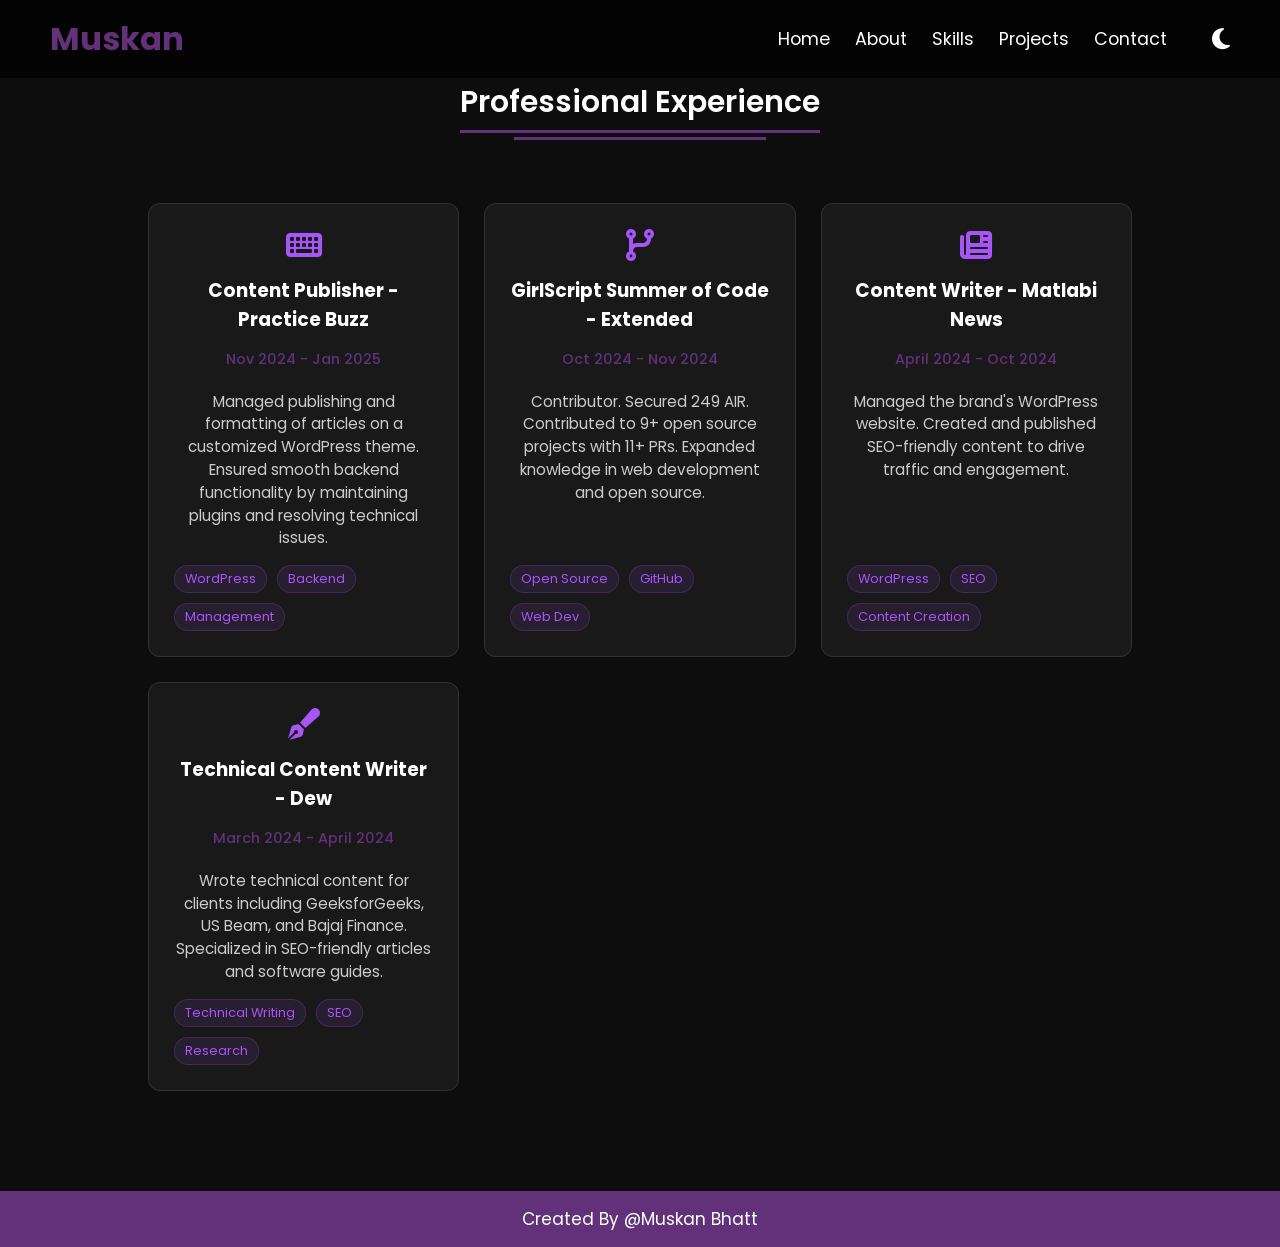
==== experience.html @ e8c2b53d "Update portfolio with restoration and fixes" ====
<!DOCTYPE html>
<html lang="en">

<head>
  <meta charset="UTF-8">
  <meta name="viewport" content="width=device-width, initial-scale=1.0">
  <title>Experience - Muskan Bhatt</title>
  <link rel="stylesheet" href="style.css">
  <link rel="stylesheet" href="https://cdnjs.cloudflare.com/ajax/libs/font-awesome/6.4.0/css/all.min.css">
  <link rel="stylesheet" href="https://unpkg.com/aos@next/dist/aos.css" />
</head>

<body>
  <div id="progress-container">
    <div id="progress-bar"></div>
  </div>
  <button id="back-to-top"><i class="fa-solid fa-arrow-up"></i></button>

  <nav>
    <div class="navbar">
      <div class="logo"><span>Muskan</span></div>
      <div class="links">
        <a href="index.html#home">Home</a>
        <a href="index.html#about">About</a>
        <a href="index.html#skills">Skills</a>
        <a href="index.html#projects">Projects</a>
        <a href="index.html#contact">Contact</a>
        <i class="fa-solid fa-moon" id="theme-toggle"></i>
      </div>
      <i class="fa-solid fa-bars hamburg" onclick="hamburg()"></i>
    </div>
    <div class="dropdown">
      <div class="links">
        <a href="index.html#home">Home</a>
        <a href="index.html#about">About</a>
        <a href="index.html#skills">Skills</a>
        <a href="index.html#projects">Projects</a>
        <a href="index.html#contact">Contact</a>
        <i class="fa-solid fa-xmark cancle" onclick="cancle()"></i>
      </div>
    </div>
  </nav>


  <section class="projects">
    <div class="content">
      <div class="title" data-aos="fade-up"><span>Professional Experience</span></div>

      <div class="experience-grid">

        <div class="exp-card" data-aos="zoom-in">
          <i class="fa-solid fa-keyboard exp-icon"></i>
          <h3>Content Publisher - Practice Buzz</h3>
          <p class="date">Nov 2024 - Jan 2025</p>
          <p>Managed publishing and formatting of articles on a customized WordPress theme. Ensured smooth backend
            functionality by maintaining plugins and resolving technical issues.</p>
          <div class="tags">
            <span>WordPress</span><span>Backend</span><span>Management</span>
          </div>
        </div>

        <div class="exp-card" data-aos="zoom-in" data-aos-delay="200">
          <i class="fa-solid fa-code-branch exp-icon"></i>
          <h3>GirlScript Summer of Code - Extended</h3>
          <p class="date">Oct 2024 - Nov 2024</p>
          <p>Contributor. Secured 249 AIR. Contributed to 9+ open source projects with 11+ PRs. Expanded knowledge in
            web development and open source.</p>
          <div class="tags">
            <span>Open Source</span><span>GitHub</span><span>Web Dev</span>
          </div>
        </div>

        <div class="exp-card" data-aos="zoom-in" data-aos-delay="400">
          <i class="fa-solid fa-newspaper exp-icon"></i>
          <h3>Content Writer - Matlabi News</h3>
          <p class="date">April 2024 - Oct 2024</p>
          <p>Managed the brand's WordPress website. Created and published SEO-friendly content to drive traffic and
            engagement.</p>
          <div class="tags">
            <span>WordPress</span><span>SEO</span><span>Content Creation</span>
          </div>
        </div>

        <div class="exp-card" data-aos="zoom-in" data-aos-delay="600">
          <i class="fa-solid fa-pen-fancy exp-icon"></i>
          <h3>Technical Content Writer - Dew</h3>
          <p class="date">March 2024 - April 2024</p>
          <p>Wrote technical content for clients including GeeksforGeeks, US Beam, and Bajaj Finance. Specialized in
            SEO-friendly articles and software guides.</p>
          <div class="tags">
            <span>Technical Writing</span><span>SEO</span><span>Research</span>
          </div>
        </div>

      </div>
    </div>
  </section>

  <footer>
    <div class="text"><span>Created By @Muskan Bhatt</span></div>
  </footer>

  <script src="https://unpkg.com/aos@next/dist/aos.js"></script>
  <script>AOS.init();</script>
  <script src="script.js"></script>

</body>

</html>
---- style.css ----
@import url("https://fonts.googleapis.com/css2?family=Poppins%3Awght%40100%3B200%3B300%3B400%3B500%3B600&display=swap%27%29%3B");

* {
  margin: 0;
  padding: 0;
  box-sizing: border-box;
  font-family: 'Poppins', sans-serif;
  text-decoration: none;
  scroll-behavior: smooth;
}

:root {
  --bg-color: #0d0d0d;
  --text-color: #fff;
  --text-muted: #ccc;
  --accent-color: #a855f7;
  --accent-dark: #623179;
  --nav-bg: rgba(0, 0, 0, 0.75);
  --card-bg: rgba(255, 255, 255, 0.05);
  --card-border: rgba(255, 255, 255, 0.1);
  --scrollbar-track: #f1f1f1;
  --scrollbar-thumb: #42274f;
  --scrollbar-thumb-hover: #623179;
  --shadow-color: rgba(98, 49, 121, 0.5);
}

.light-mode {
  --bg-color: #f0f0f0;
  --text-color: #333;
  --text-muted: #555;
  --accent-color: #8b5cf6;
  --accent-dark: #7c3aed;
  --nav-bg: rgba(255, 255, 255, 0.85);
  --card-bg: rgba(0, 0, 0, 0.05);
  --card-border: rgba(0, 0, 0, 0.1);
  --scrollbar-track: #e0e0e0;
  --scrollbar-thumb: #8b5cf6;
  --scrollbar-thumb-hover: #7c3aed;
  --shadow-color: rgba(0, 0, 0, 0.2);
}

body.light-mode::before,
body.light-mode::after {
  display: none;
}

/* ===== Moving Stars Background ===== */
body {
  position: relative;
  background: var(--bg-color);
  color: var(--text-color);
  overflow-x: hidden;
  transition: background 0.3s ease, color 0.3s ease;
}

body::before,
body::after {
  content: "";
  position: absolute;
  top: 0;
  left: 0;
  width: 100%;
  height: 100vh;
  background: transparent url("https://www.transparenttextures.com/patterns/stardust.png") repeat;
  opacity: 0.6;
  animation: moveStars 100s linear infinite;
  z-index: -1;
  position: fixed;
  pointer-events: none;
}

body::after {
  animation-duration: 160s;
  opacity: 0.4;
}

@keyframes moveStars {
  from {
    transform: translateY(0);
  }

  to {
    transform: translateY(-1000px);
  }
}

::-webkit-scrollbar {
  width: 10px;
}

::-webkit-scrollbar-track {
  background: var(--scrollbar-track);
}

::-webkit-scrollbar-thumb {
  background: var(--scrollbar-thumb);
  border-radius: 12px;
  transition: all 0.3s ease;
}

::-webkit-scrollbar-thumb:hover {
  background: var(--scrollbar-thumb-hover);
}

/* Scroll Progress Bar */
#progress-container {
  position: fixed;
  top: 0;
  left: 0;
  width: 100%;
  height: 4px;
  z-index: 1001;
  background: transparent;
}

#progress-bar {
  height: 100%;
  background: var(--accent-color);
  width: 0%;
  transition: width 0.1s;
}

/* Back to Top Button */
#back-to-top {
  position: fixed;
  bottom: 30px;
  right: 30px;
  background: var(--accent-dark);
  color: white;
  width: 50px;
  height: 50px;
  border-radius: 50%;
  display: flex;
  justify-content: center;
  align-items: center;
  font-size: 1.5rem;
  cursor: pointer;
  opacity: 0;
  visibility: hidden;
  transition: 0.3s;
  z-index: 999;
  border: none;
  box-shadow: 0 4px 10px var(--shadow-color);
}

#back-to-top.show {
  opacity: 1;
  visibility: visible;
}

#back-to-top:hover {
  transform: translateY(-5px);
  background: var(--accent-color);
}

/* Theme Toggle */
#theme-toggle {
  cursor: pointer;
  font-size: 1.5rem;
  color: var(--text-color);
  margin-left: 20px;
  transition: transform 0.3s ease;
}

#theme-toggle:hover {
  transform: rotate(15deg);
  color: var(--accent-color);
}

/*nav bar*/
nav {
  width: 100%;
  padding: 15px 50px;
  display: flex;
  justify-content: space-between;
  align-items: center;
  background: var(--nav-bg);
  position: fixed;
  top: 0;
  left: 0;
  z-index: 1000;
  backdrop-filter: blur(10px);
}

.navbar {
  width: 100%;
  display: flex;
  justify-content: space-between;
  align-items: center;
}

.logo {
  color: var(--text-color);
  font-size: 2rem;
  font-weight: bold;
}

.logo span {
  color: var(--accent-dark);
  font-size: 2rem;
  font-weight: 700;
}

.hamburg,
.cancle i {
  cursor: pointer;
  position: absolute;
  right: 15px;
  top: 10px;
  color: var(--text-color);
  opacity: 0;
  pointer-events: none;
  font-size: clamp(2.5rem, 0.5rem+5vw, 3rem);
}

.links {
  display: flex;
  gap: 25px;
  align-items: center;
}

.links a {
  color: var(--text-color);
  text-decoration: none;
  font-size: 1.1rem;
  transition: 0.3s;
}

.links a:hover {
  color: var(--accent-dark);
}

.navbar .links .link a::before {
  position: absolute;
  content: "";
  bottom: -3px;
  left: 0;
  width: 0%;
  height: 3px;
  background-color: var(--scrollbar-thumb);
  transition: 0.2s linear;
}

.navbar .links a:hover::before {
  width: 100%;
}

.dropdown {
  z-index: 100;
  position: absolute;
  top: 0;
  transform: translateY(-500px);
  width: 100%;
  height: auto;
  backdrop-filter: blur(4px) brightness(40%);
  box-shadow: 0 0 20px black;
  transition: 0.2s linear;
  background: var(--nav-bg);
}

.dropdown.links a {
  display: flex;
  color: var(--text-color);
  text-decoration: none;
  justify-content: center;
  padding: 15px 0;
  align-items: center;
  transition: 0.2s linear;
}

.dropdown.links a:hover {
  background-color: var(--accent-dark);
}

section {
  width: 100%;
  padding: 60px 0;
  min-height: auto;
}

.main-container {
  display: flex;
  justify-content: space-between;
  padding-left: 100px;
  align-items: center;
}

.main-container .image {
  width: 500px;
  height: 600px;
  border-radius: 50%;
  overflow: hidden;
  box-shadow: 0 0 50px #623f73;
}

.main-container .image img {
  width: 100%;
  height: 100%;
  object-fit: cover;
}

.main-container .image:hover {
  animation: animate 1.5s ease-in-out infinite;
}

@keyframes animate {
  0% {
    scale: 1;
  }

  50% {
    scale: 1.05;
  }

  100% {
    scale: 1;
  }
}

.main-container .content {
  color: var(--text-color);
  width: 40%;
}

.content h1 {
  font-size: clamp(2rem, 1rem+ 5vw, 1.8rem);
}

.content h1 span {
  color: var(--accent-dark);
  text-shadow: 0 0 10px #42274f;
}

.content .typewriter {
  font-size: clamp(2.5rem, 1rem + 3vw, 3.5rem);
  font-weight: 700;
}

.content .typewriter-text {
  color: var(--accent-dark);
  text-shadow: 0 0 10px #42274f;
}

.content p {
  font-size: clamp(0.8rem, 0.3rem + 1.5vw, 1.1rem);
  margin: 10px 0;
}

.social-links a i {
  font-size: 1.5rem;
  margin-right: 15px;
  color: var(--accent-dark);
  background: var(--text-color);
  border-radius: 50%;
  padding: 10px;
  transition: 0.3s;
}

.social-links a i:hover {
  background: var(--accent-dark);
  color: var(--text-color);
}

.content button {
  width: 50%;
  height: 6vh;
  margin: 30px;
  background-color: var(--accent-dark);
  color: white;
  border: none;
  font-size: 120%;
  font-weight: 700;
  border-radius: 5px;
  transition: 0.2 linear;
}

.content button:hover {
  scale: 1.1;
  color: var(--accent-dark);
  border: 2px solid var(--accent-dark);
  background-color: transparent;
  font-weight: 700;
  box-shadow: 0 0 40px var(--accent-dark);
}

/* About Section */
section .content {
  width: 80%;
  margin: 0px auto;
  font-family: 'Poppins', sans-serif;
}

.about .about-details {
  display: flex;
  justify-content: space-between;
  align-items: center;
}

section .title {
  display: flex;
  justify-content: center;
  margin-bottom: 40px;
}

section .title span {
  color: var(--text-color);
  font-size: 30px;
  font-weight: 600;
  position: relative;
  padding-bottom: 8px;
}

section .title span::before,
section .title span::after {
  content: "";
  position: absolute;
  height: 3px;
  width: 100%;
  background: var(--accent-dark);
  left: 0;
  bottom: 0;
}

section .title span::after {
  bottom: -7px;
  width: 70%;
  left: 50%;
  transform: translateX(-50%);
}

.about .about-details .left {
  width: 45%;
}

.about .left img {
  height: 400px;
  width: 400px;
  object-fit: cover;
  border-radius: 12px;
  object-position: center top;
}

.about-details .right {
  width: 55%;
}

section .topic {
  color: var(--text-color);
  font-size: 25px;
  font-weight: 500;
  margin-bottom: 10px;
}

.about-details .right p {
  text-align: justify;
  color: var(--text-color);
}

section .button {
  margin: 10px 0;
}

section .button button {
  outline: none;
  padding: 1px 10px;
  border-radius: 4px;
  font-size: 25px;
  font-weight: 00;
  background: var(--accent-dark);
  color: white;
  border: 2px solid transparent;
  cursor: pointer;
  transition: all 0.4s ease;
}

section.button button:hover {
  border-color: var(--accent-dark);
  background-color: var(--text-color);
  color: var(--accent-dark);
}

/* Highlights Section */
.highlights {
  padding: 80px 0;
  text-align: center;
  background: transparent;
}

.highlights .subtitle {
  margin: 15px auto 40px;
  max-width: 600px;
  color: var(--text-muted);
  font-size: 1rem;
}

.highlight-grid {
  display: grid;
  grid-template-columns: repeat(auto-fit, minmax(220px, 1fr));
  gap: 25px;
}

.highlight-card {
  background: var(--card-bg);
  border-radius: 12px;
  padding: 25px;
  box-shadow: 0 4px 15px var(--shadow-color);
  transition: transform 0.3s ease, box-shadow 0.3s ease;
}

.highlight-card i {
  font-size: 2rem;
  color: var(--accent-color);
  margin-bottom: 15px;
}

.highlight-card h3 {
  margin-bottom: 10px;
  font-size: 1.2rem;
  color: var(--text-color);
}

.highlight-card p {
  font-size: 0.95rem;
  color: var(--text-muted);
}

.highlight-card:hover {
  transform: translateY(-8px);
  box-shadow: 0 8px 20px var(--shadow-color);
}

/* Skills Section */
.skills {
  width: 100%;
  padding: 100px 50px;
  background-color: var(--bg-color);
  text-align: center;
}

.skills-grid {
  display: flex;
  flex-wrap: wrap;
  gap: 30px;
  justify-content: center;
  margin-top: 40px;
}

.skill-card {
  background: var(--card-bg);
  padding: 20px;
  border-radius: 12px;
  text-align: center;
  width: 280px;
  transition: 0.3s;
  display: flex;
  flex-direction: column;
  align-items: center;
  justify-content: center;
}

.skill-card:hover {
  transform: translateY(-10px);
  box-shadow: 0 0 20px var(--shadow-color);
}

.skill-card img {
  width: 80px;
  height: 80px;
  margin-bottom: 15px;
}

.skill-card p {
  font-weight: 400;
  font-size: 1.5rem;
  color: var(--text-color);
}

.skills h2 {
  font-size: 2.5rem;
  color: var(--text-color);
  margin-bottom: 50px;
}

/* Projects Section */
.projects {
  width: 100%;
  padding: 80px 0;
  background: transparent;
  text-align: center;
}

.projects .title {
  font-size: 2.5rem;
  color: var(--text-color);
  margin-bottom: 50px;
}

.projects .boxes {
  display: grid;
  grid-template-columns: repeat(auto-fit, minmax(280px, 1fr));
  gap: 40px;
  padding: 0 20px;
  justify-content: center;
}

.projects .box {
  background: var(--card-bg);
  border-radius: 15px;
  padding: 20px;
  text-align: center;
  box-shadow: 0 0 20px var(--shadow-color);
  transition: transform 0.3s ease, box-shadow 0.3s ease;
  border: 1px solid var(--card-border);
}

.projects .box:hover {
  transform: translateY(-8px);
  box-shadow: 0 0 30px var(--shadow-color);
}

.projects .box img {
  width: 100%;
  max-height: 160px;
  object-fit: cover;
  border-radius: 10px;
  margin-bottom: 15px;
}

.projects .box .topic {
  font-size: 1.2rem;
  font-weight: bold;
  color: var(--accent-dark);
  margin-bottom: 8px;
}

.projects .box p {
  color: var(--text-muted);
  font-size: 0.95rem;
  line-height: 1.4;
}

.project-btn {
  display: inline-block;
  margin-top: 15px;
  padding: 8px 20px;
  background: var(--accent-dark);
  color: white;
  border-radius: 5px;
  transition: 0.3s;
}

.project-btn:hover {
  background: var(--accent-color);
  color: white;
}

/* Achievements Grid */
.achievements-grid {
  display: grid;
  grid-template-columns: repeat(auto-fit, minmax(300px, 1fr));
  gap: 30px;
  padding: 20px;
}

.achievement-card {
  background: var(--card-bg);
  border-radius: 15px;
  overflow: hidden;
  transition: transform 0.3s ease, box-shadow 0.3s ease;
  display: flex;
  flex-direction: column;
  text-align: center;
  padding: 0;
  border: 1px solid var(--card-border);
}

.achievement-card:hover {
  transform: translateY(-10px);
  box-shadow: 0 10px 30px var(--shadow-color);
  background: var(--card-bg);
}

.achievement-img {
  width: 100%;
  height: 200px;
  overflow: hidden;
}

.achievement-img img {
  width: 100%;
  height: 100%;
  object-fit: cover;
  transition: transform 0.3s ease;
}

.achievement-card:hover .achievement-img img {
  transform: scale(1.1);
}

.achievement-info {
  padding: 20px;
}

.achievement-info h3 {
  color: var(--text-color);
  margin-bottom: 5px;
  font-size: 1.2rem;
}

.achievement-info p {
  color: var(--text-muted);
  font-size: 0.9rem;
  line-height: 1.4;
  margin: 0;
}

/* Contact Me */
.contact {
  padding: 100px 50px;
  background: var(--bg-color);
  color: var(--text-color);
  text-align: center;
}

.contact-form {
  max-width: 500px;
  margin: auto;
  display: flex;
  flex-direction: column;
  gap: 15px;
}

.contact-form input,
.contact-form textarea {
  padding: 12px;
  border: none;
  border-radius: 8px;
  outline: none;
  font-size: 1rem;
  background: var(--card-bg);
  color: var(--text-color);
  border: 1px solid var(--card-border);
}

.contact-form textarea {
  min-height: 120px;
  resize: none;
}

.contact-form button {
  align-self: center;
  width: 50%;
}

footer {
  background: var(--accent-dark);
  padding: 15px 0;
  text-align: center;
  font-family: 'Poppins', sans-serif;
}

footer .text span {
  font-size: 17px;
  font-weight: 400;
  color: #fff;
}

/* Scroll Down Animation */
.scroll-down {
  position: absolute;
  bottom: 30px;
  left: 50%;
  transform: translateX(-50%);
  display: flex;
  flex-direction: column;
  align-items: center;
  color: var(--text-color);
  font-size: 0.9rem;
  opacity: 0.8;
  animation: bounce 2s infinite;
}

.scroll-down i {
  margin-top: 10px;
  font-size: 1.2rem;
}

@keyframes bounce {

  0%,
  20%,
  50%,
  80%,
  100% {
    transform: translateX(-50%) translateY(0);
  }

  40% {
    transform: translateX(-50%) translateY(-10px);
  }

  60% {
    transform: translateX(-50%) translateY(-5px);
  }
}

/* ===== Experience Section ===== */
.experience-grid {
  display: grid;
  grid-template-columns: repeat(auto-fit, minmax(300px, 1fr));
  gap: 25px;
  padding: 20px;
}

.exp-card {
  background: var(--card-bg);
  border: 1px solid var(--card-border);
  border-radius: 12px;
  padding: 25px;
  position: relative;
  transition: transform 0.3s ease, box-shadow 0.3s ease;
  display: flex;
  flex-direction: column;
}

.exp-card:hover {
  transform: translateY(-5px);
  box-shadow: 0 5px 20px var(--shadow-color);
}

.exp-icon {
  font-size: 2rem;
  color: var(--accent-color);
  margin-bottom: 15px;
}

.exp-card h3 {
  color: var(--text-color);
  margin-bottom: 5px;
}

.exp-card .date {
  color: var(--accent-dark);
  font-size: 0.9rem;
  margin-bottom: 10px;
  font-weight: 500;
}

.exp-card p {
  color: var(--text-muted);
  font-size: 0.95rem;
  margin-bottom: 15px;
  line-height: 1.5;
}

.exp-card .tags {
  margin-top: auto;
  display: flex;
  gap: 10px;
  flex-wrap: wrap;
}

.exp-card .tags span {
  background: rgba(168, 85, 247, 0.1);
  color: var(--accent-color);
  padding: 4px 10px;
  border-radius: 20px;
  font-size: 0.8rem;
  border: 1px solid rgba(168, 85, 247, 0.2);
}

/* ===== Education Timeline ===== */
.timeline {
  position: relative;
  max-width: 800px;
  margin: 0 auto;
  padding: 40px 0;
}

.timeline::after {
  content: '';
  position: absolute;
  width: 4px;
  background-color: var(--accent-color);
  top: 0;
  bottom: 0;
  left: 50%;
  margin-left: -2px;
  border-radius: 2px;
}

.timeline-item {
  padding: 10px 40px;
  position: relative;
  background-color: inherit;
  width: 50%;
}

.timeline-item:nth-child(odd) {
  left: 0;
}

.timeline-item:nth-child(even) {
  left: 50%;
}

.timeline-icon {
  position: absolute;
  width: 40px;
  height: 40px;
  right: -20px;
  background-color: var(--bg-color);
  border: 4px solid var(--accent-color);
  top: 15px;
  border-radius: 50%;
  z-index: 1;
  display: flex;
  align-items: center;
  justify-content: center;
  color: var(--accent-color);
}

.timeline-item:nth-child(even) .timeline-icon {
  left: -20px;
}

.timeline-content {
  padding: 20px 30px;
  background: var(--card-bg);
  position: relative;
  border-radius: 12px;
  border: 1px solid var(--card-border);
  box-shadow: 0 4px 15px var(--shadow-color);
  transition: 0.3s;
}

.timeline-content:hover {
  transform: scale(1.02);
}

.timeline-content h3 {
  color: var(--text-color);
  margin-bottom: 5px;
}

.timeline-content p {
  color: var(--text-muted);
}

@media screen and (max-width: 600px) {
  .timeline::after {
    left: 31px;
  }

  .timeline-item {
    width: 100%;
    padding-left: 70px;
    padding-right: 25px;
  }

  .timeline-item:nth-child(even) {
    left: 0%;
  }

  .timeline-icon {
    left: 10px !important;
  }
}

/* ===== Certifications Section ===== */
.cert-grid {
  display: grid;
  grid-template-columns: repeat(auto-fit, minmax(280px, 1fr));
  gap: 30px;
  padding: 20px;
}

.cert-card {
  background: var(--card-bg);
  border-radius: 15px;
  overflow: hidden;
  border: 1px solid var(--card-border);
  transition: transform 0.3s ease, box-shadow 0.3s ease;
  text-align: center;
}

.cert-card:hover {
  transform: translateY(-8px);
  box-shadow: 0 8px 25px var(--shadow-color);
}

.cert-card img {
  width: 100%;
  height: 200px;
  object-fit: cover;
  border-bottom: 1px solid var(--card-border);
}

.cert-card h3 {
  padding: 15px 10px 5px;
  color: var(--text-color);
  font-size: 1.1rem;
}

.cert-card p {
  padding: 0 10px 15px;
  color: var(--text-muted);
  font-size: 0.9rem;
}


/* Typography Enhancements */
.content h1 span {
  background: linear-gradient(to right, var(--accent-color), var(--accent-dark));
  -webkit-background-clip: text;
  -webkit-text-fill-color: transparent;
  font-weight: 800;
}

/* Media Queries */
@media(max-width:1000px) {
  .about .about-details {
    justify-content: center;
    flex-direction: column;
  }

  .about .about-details .left {
    display: flex;
    justify-content: center;
    width: 100%;
  }

  .about-details .right {
    width: 90%;
    margin: 40px 0;
  }

  .projects .boxes .box {
    margin: 20px 0;
    width: calc(100%/2 -20px);
  }
}

@media(max-width:900px) {
  .about .left img {
    height: 350px;
    width: 350px;
  }
}

@media(max-width:968px) {
  nav .logo {
    position: absolute;
    top: 16px;
    left: 15px;
    flex-direction: column;
  }

  section .main-container {
    padding-left: 0px;
    display: flex;
    flex-direction: column;
  }

  .nav-container .links {
    display: none;
  }

  .hamburg,
  .cancle {
    opacity: 1;
    pointer-events: visible;
  }

  .main-container .content {
    margin-top: 20px;
    width: 80%;
  }

  .social-links i {
    width: 2.5rem;
    height: 2.5rem;
    font-size: 1.5rem;
  }

  .main-container .image {
    width: 50%;
    height: 60%;
    margin-bottom: 0px;
    text-align: center;
  }
}

@media(max-width:500px) {
  .main-container .image {
    width: 80%;
    height: auto;
    margin-bottom: 20px;
  }

  .content h1 {
    font-size: 2rem;
  }

  .content .typewriter {
    font-size: 2rem;
  }
}
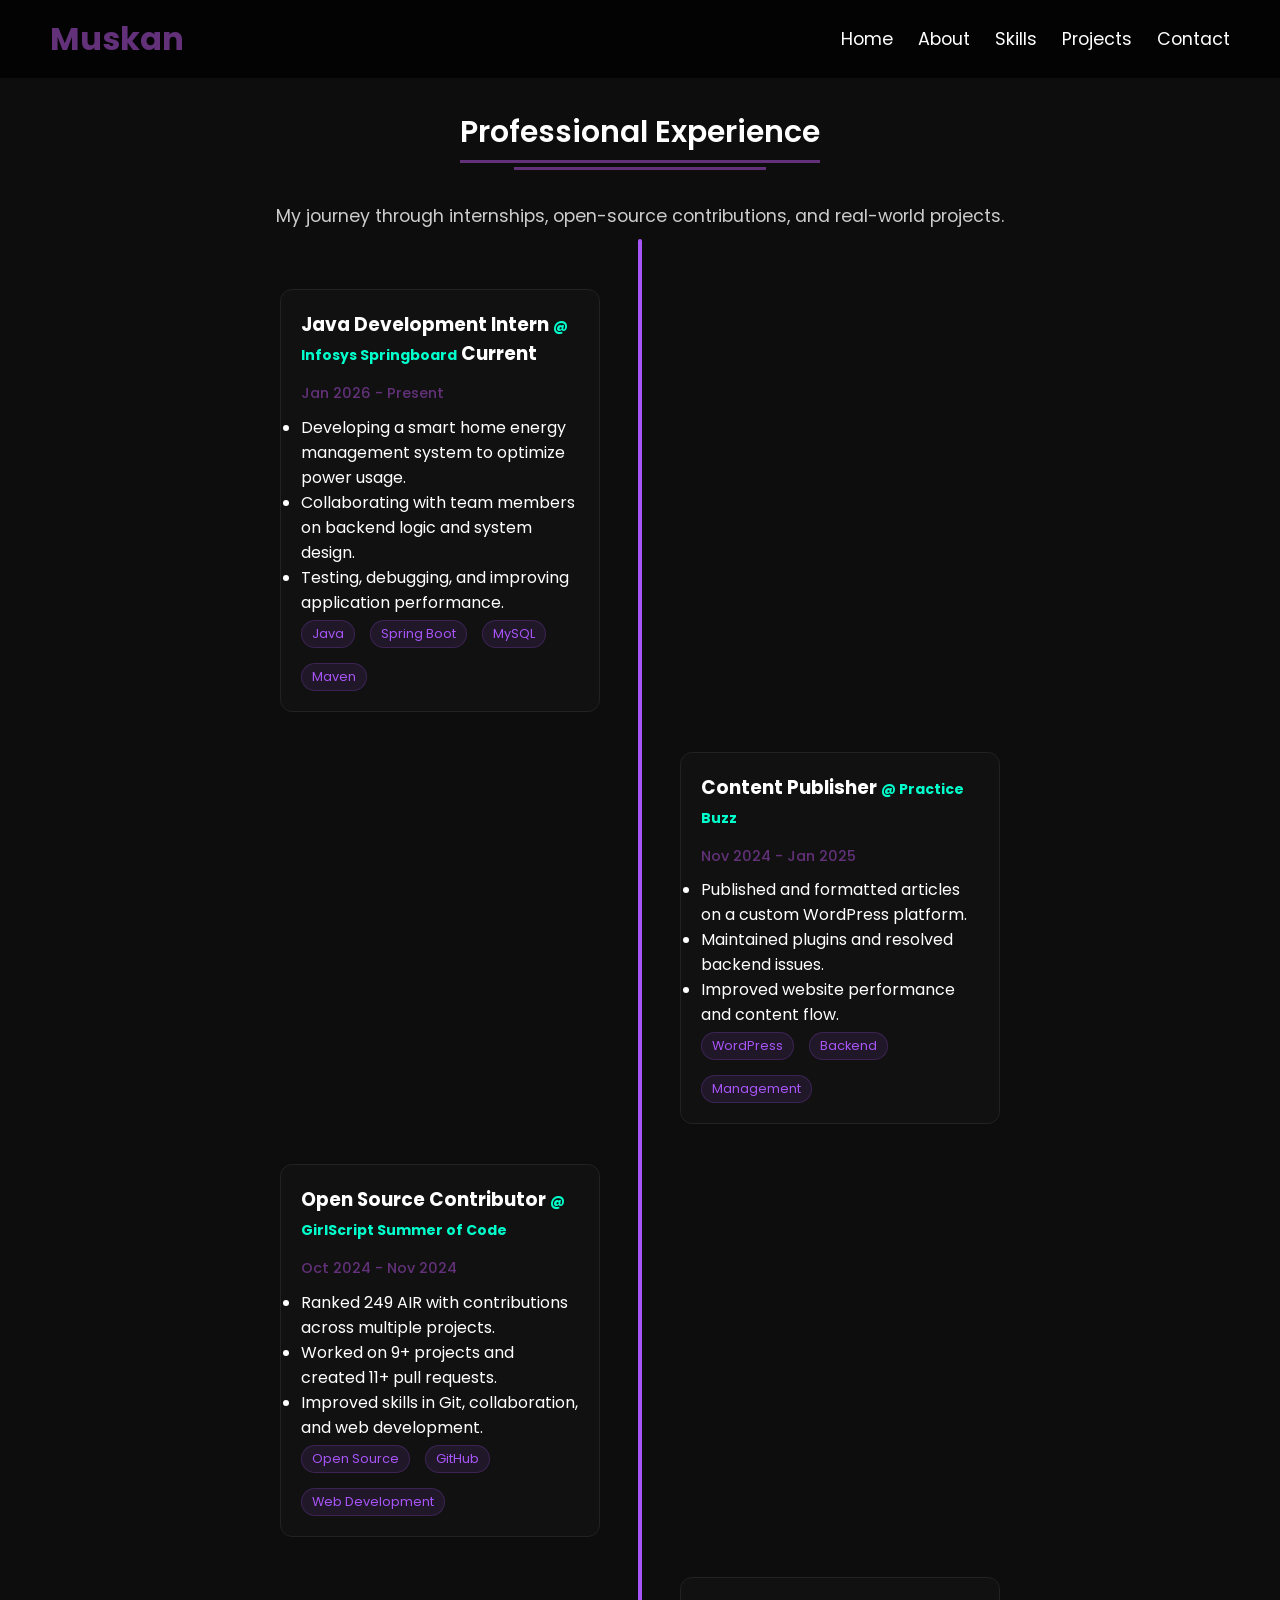
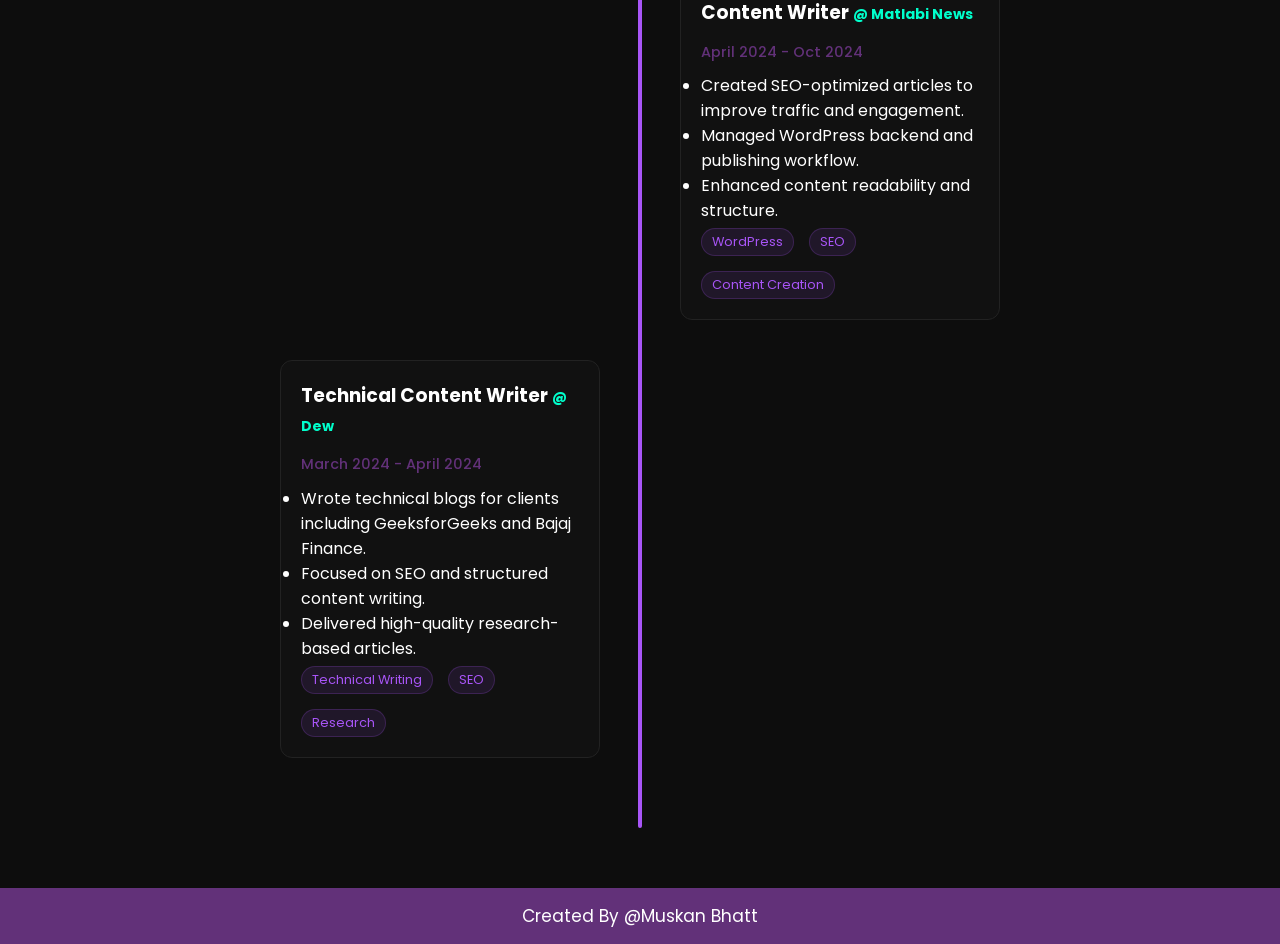
==== commit 3e5112ed: "Added Experiance Page" ====
--- a/experience.html
+++ b/experience.html
@@ -5,17 +5,15 @@
   <meta charset="UTF-8">
   <meta name="viewport" content="width=device-width, initial-scale=1.0">
   <title>Experience - Muskan Bhatt</title>
+
   <link rel="stylesheet" href="style.css">
   <link rel="stylesheet" href="https://cdnjs.cloudflare.com/ajax/libs/font-awesome/6.4.0/css/all.min.css">
   <link rel="stylesheet" href="https://unpkg.com/aos@next/dist/aos.css" />
 </head>
 
 <body>
-  <div id="progress-container">
-    <div id="progress-bar"></div>
-  </div>
-  <button id="back-to-top"><i class="fa-solid fa-arrow-up"></i></button>
 
+  <!-- Navbar -->
   <nav>
     <div class="navbar">
       <div class="logo"><span>Muskan</span></div>
@@ -25,84 +23,174 @@
         <a href="index.html#skills">Skills</a>
         <a href="index.html#projects">Projects</a>
         <a href="index.html#contact">Contact</a>
-        <i class="fa-solid fa-moon" id="theme-toggle"></i>
-      </div>
-      <i class="fa-solid fa-bars hamburg" onclick="hamburg()"></i>
-    </div>
-    <div class="dropdown">
-      <div class="links">
-        <a href="index.html#home">Home</a>
-        <a href="index.html#about">About</a>
-        <a href="index.html#skills">Skills</a>
-        <a href="index.html#projects">Projects</a>
-        <a href="index.html#contact">Contact</a>
-        <i class="fa-solid fa-xmark cancle" onclick="cancle()"></i>
       </div>
     </div>
   </nav>
 
+  <!-- Experience Section -->
+  <section class="experience">
+    <div class="content">
+      <br><br>
 
-  <section class="projects">
-    <div class="content">
-      <div class="title" data-aos="fade-up"><span>Professional Experience</span></div>
+      <div class="title" data-aos="fade-up">
+        <span>Professional Experience</span>
+      </div>
 
-      <div class="experience-grid">
+      <p class="subtitle" data-aos="fade-up">
+        My journey through internships, open-source contributions, and real-world projects.
+      </p>
 
-        <div class="exp-card" data-aos="zoom-in">
-          <i class="fa-solid fa-keyboard exp-icon"></i>
-          <h3>Content Publisher - Practice Buzz</h3>
-          <p class="date">Nov 2024 - Jan 2025</p>
-          <p>Managed publishing and formatting of articles on a customized WordPress theme. Ensured smooth backend
-            functionality by maintaining plugins and resolving technical issues.</p>
-          <div class="tags">
-            <span>WordPress</span><span>Backend</span><span>Management</span>
+      <div class="timeline">
+
+        <!-- EXPERIENCE 1 -->
+        <div class="timeline-item" data-aos="fade-up">
+          <div class="timeline-dot"></div>
+          <div class="exp-card">
+
+            <h3>
+              Java Development Intern
+              <span class="company">@ Infosys Springboard</span>
+              <span class="current-badge">Current</span>
+            </h3>
+
+            <p class="date">Jan 2026 - Present</p>
+
+            <ul>
+              <li>Developing a smart home energy management system to optimize power usage.</li>
+              <li>Collaborating with team members on backend logic and system design.</li>
+              <li>Testing, debugging, and improving application performance.</li>
+            </ul>
+
+            <div class="tags">
+              <span>Java</span>
+              <span>Spring Boot</span>
+              <span>MySQL</span>
+              <span>Maven</span>
+            </div>
+
           </div>
         </div>
 
-        <div class="exp-card" data-aos="zoom-in" data-aos-delay="200">
-          <i class="fa-solid fa-code-branch exp-icon"></i>
-          <h3>GirlScript Summer of Code - Extended</h3>
-          <p class="date">Oct 2024 - Nov 2024</p>
-          <p>Contributor. Secured 249 AIR. Contributed to 9+ open source projects with 11+ PRs. Expanded knowledge in
-            web development and open source.</p>
-          <div class="tags">
-            <span>Open Source</span><span>GitHub</span><span>Web Dev</span>
+        <!-- EXPERIENCE 2 -->
+        <div class="timeline-item" data-aos="fade-up">
+          <div class="timeline-dot"></div>
+          <div class="exp-card">
+
+            <h3>
+              Content Publisher
+              <span class="company">@ Practice Buzz</span>
+            </h3>
+
+            <p class="date">Nov 2024 - Jan 2025</p>
+
+            <ul>
+              <li>Published and formatted articles on a custom WordPress platform.</li>
+              <li>Maintained plugins and resolved backend issues.</li>
+              <li>Improved website performance and content flow.</li>
+            </ul>
+
+            <div class="tags">
+              <span>WordPress</span>
+              <span>Backend</span>
+              <span>Management</span>
+            </div>
+
           </div>
         </div>
 
-        <div class="exp-card" data-aos="zoom-in" data-aos-delay="400">
-          <i class="fa-solid fa-newspaper exp-icon"></i>
-          <h3>Content Writer - Matlabi News</h3>
-          <p class="date">April 2024 - Oct 2024</p>
-          <p>Managed the brand's WordPress website. Created and published SEO-friendly content to drive traffic and
-            engagement.</p>
-          <div class="tags">
-            <span>WordPress</span><span>SEO</span><span>Content Creation</span>
+        <!-- EXPERIENCE 3 -->
+        <div class="timeline-item" data-aos="fade-up">
+          <div class="timeline-dot"></div>
+          <div class="exp-card">
+
+            <h3>
+              Open Source Contributor
+              <span class="company">@ GirlScript Summer of Code</span>
+            </h3>
+
+            <p class="date">Oct 2024 - Nov 2024</p>
+
+            <ul>
+              <li>Ranked 249 AIR with contributions across multiple projects.</li>
+              <li>Worked on 9+ projects and created 11+ pull requests.</li>
+              <li>Improved skills in Git, collaboration, and web development.</li>
+            </ul>
+
+            <div class="tags">
+              <span>Open Source</span>
+              <span>GitHub</span>
+              <span>Web Development</span>
+            </div>
+
           </div>
         </div>
 
-        <div class="exp-card" data-aos="zoom-in" data-aos-delay="600">
-          <i class="fa-solid fa-pen-fancy exp-icon"></i>
-          <h3>Technical Content Writer - Dew</h3>
-          <p class="date">March 2024 - April 2024</p>
-          <p>Wrote technical content for clients including GeeksforGeeks, US Beam, and Bajaj Finance. Specialized in
-            SEO-friendly articles and software guides.</p>
-          <div class="tags">
-            <span>Technical Writing</span><span>SEO</span><span>Research</span>
+        <!-- EXPERIENCE 4 -->
+        <div class="timeline-item" data-aos="fade-up">
+          <div class="timeline-dot"></div>
+          <div class="exp-card">
+
+            <h3>
+              Content Writer
+              <span class="company">@ Matlabi News</span>
+            </h3>
+
+            <p class="date">April 2024 - Oct 2024</p>
+
+            <ul>
+              <li>Created SEO-optimized articles to improve traffic and engagement.</li>
+              <li>Managed WordPress backend and publishing workflow.</li>
+              <li>Enhanced content readability and structure.</li>
+            </ul>
+
+            <div class="tags">
+              <span>WordPress</span>
+              <span>SEO</span>
+              <span>Content Creation</span>
+            </div>
+
+          </div>
+        </div>
+
+        <!-- EXPERIENCE 5 -->
+        <div class="timeline-item" data-aos="fade-up">
+          <div class="timeline-dot"></div>
+          <div class="exp-card">
+
+            <h3>
+              Technical Content Writer
+              <span class="company">@ Dew</span>
+            </h3>
+
+            <p class="date">March 2024 - April 2024</p>
+
+            <ul>
+              <li>Wrote technical blogs for clients including GeeksforGeeks and Bajaj Finance.</li>
+              <li>Focused on SEO and structured content writing.</li>
+              <li>Delivered high-quality research-based articles.</li>
+            </ul>
+
+            <div class="tags">
+              <span>Technical Writing</span>
+              <span>SEO</span>
+              <span>Research</span>
+            </div>
+
           </div>
         </div>
 
       </div>
+
     </div>
   </section>
 
+  <!-- Footer -->
   <footer>
     <div class="text"><span>Created By @Muskan Bhatt</span></div>
   </footer>
 
   <script src="https://unpkg.com/aos@next/dist/aos.js"></script>
   <script>AOS.init();</script>
-  <script src="script.js"></script>
 
 </body>
 
--- a/style.css
+++ b/style.css
@@ -1105,4 +1105,117 @@
   .content .typewriter {
     font-size: 2rem;
   }
+}
+
+.tech-stack {
+  margin-top: 10px;
+}
+
+.tech-stack span {
+  display: inline-block;
+  background: #1e1e1e;
+  color: #ae00ff;
+  padding: 5px 10px;
+  margin: 4px;
+  border-radius: 20px;
+  font-size: 12px;
+  border: 1px solid #c300ff;
+}
+.exp-container {
+  max-width: 800px;
+  margin: auto;
+}
+
+.exp-card {
+  background: #111;
+  padding: 20px;
+  border-radius: 12px;
+  margin-bottom: 20px;
+  border: 1px solid #222;
+  transition: 0.3s;
+}
+
+.exp-card:hover {
+  transform: translateY(-4px);
+  border-color: #00ffcc;
+}
+
+.exp-header {
+  display: flex;
+  flex-wrap: wrap;
+  align-items: center;
+  gap: 10px;
+}
+
+.company {
+  color: #00ffcc;
+  font-size: 14px;
+}
+
+.current {
+  background: #00ffcc;
+  color: black;
+  padding: 2px 8px;
+  font-size: 10px;
+  border-radius: 10px;
+}
+
+.date {
+  font-size: 12px;
+  color: gray;
+  margin: 5px 0;
+}
+
+.desc {
+  margin: 10px 0;
+  color: #ccc;
+  line-height: 1.5;
+}
+
+.tags span {
+  display: inline-block;
+  background: #1e1e1e;
+  color: #00ffcc;
+  padding: 4px 10px;
+  margin: 5px 5px 0 0;
+  border-radius: 15px;
+  font-size: 11px;
+}
+
+/* OTHER EXPERIENCE */
+.other-title {
+  margin-top: 30px;
+  color: #aaa;
+  font-size: 16px;
+}
+
+.other-exp {
+  max-width: 800px;
+  margin: auto;
+  display: flex;
+  flex-direction: column;
+  gap: 10px;
+}
+
+.other-card {
+  background: #0f0f0f;
+  padding: 12px;
+  border-radius: 8px;
+  border: 1px solid #222;
+}
+
+.other-card h4 {
+  font-size: 14px;
+  color: #00ffcc;
+}
+
+.other-card p {
+  font-size: 12px;
+  color: #aaa;
+}
+
+.subtitle {
+  text-align: center;
+  margin-bottom: 30px;
+  color: #ccc;
 }
